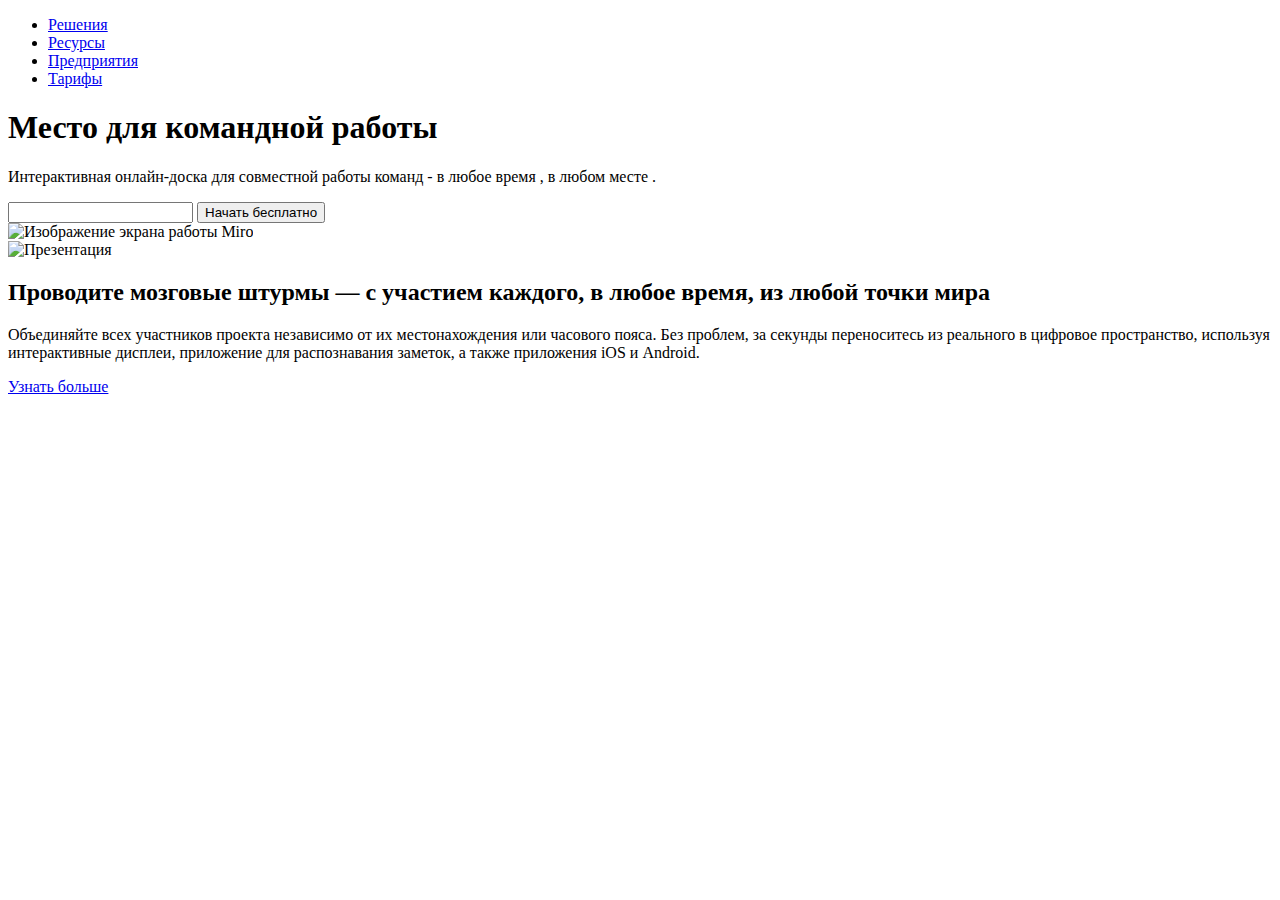
==== NewPage/index.html @ 70a2114a "1234" ====
<!DOCTYPE html>
<html lang="en">

<head>
    <meta charset="UTF-8">
    <meta name="viewport" content="width=device-width, initial-scale=1.0">
    <link rel="stylesheet" href="./NewPage/style2/styleIDEX.css">
</head>
    <body>
        <header>
            <nav>
                <ul>
                    <li><a href="https://developer.mozilla.org/ru/docs/Web/HTML"> Решения </a></li>
                    <li><a href="https://github.com/login/oauth/authorize">Ресурсы</a></li>   
                    <li><a href="https://github.com/login/oauth/authorize">Предприятия</a></li>
                    <li><a href="https://github.com/login/oauth/authorize">Тарифы</a></li> 
        </ul>
        </nav>
        </header>
        <title>Моя первая страница</title>
        <body> 
    
                <main>
           
            <section>

                <h1>Место для командной работы</h1>
            
                <p>Интерактивная онлайн-доска для совместной работы команд - в любое время , в любом месте .</p>
            <form action="/register" method="get">
                <input type="email" name="email" id="email">
                <button id="herobutton">Начать бесплатно</button>
            </form>
 <img src="./resource2/whiteboarding_hero-image_EN_3-2_standard.webp" alt="Изображение экрана работы Miro" width="600" height="400">

            </section>

            <div class="imeg1" >
                <img src="./resource2/whiteboarding_product-benefits_01-cross-device_EN.webp" alt="Презентация" width="600" height="400">
                
            </div>

            <div class="text1" >
            <h2>Проводите мозговые штурмы — с участием каждого, в любое время, из любой точки мира</h2>
            <p>Объединяйте всех участников проекта независимо от их местонахождения или часового пояса. Без проблем, за секунды переноситесь из реального в цифровое пространство, используя интерактивные дисплеи, приложение для распознавания заметок, а также приложения iOS и Android. </p>
            </div>
            
            <a href="#" class="link">Узнать больше</a>

            </main>
           
            
        </body>
       
    
    </html>
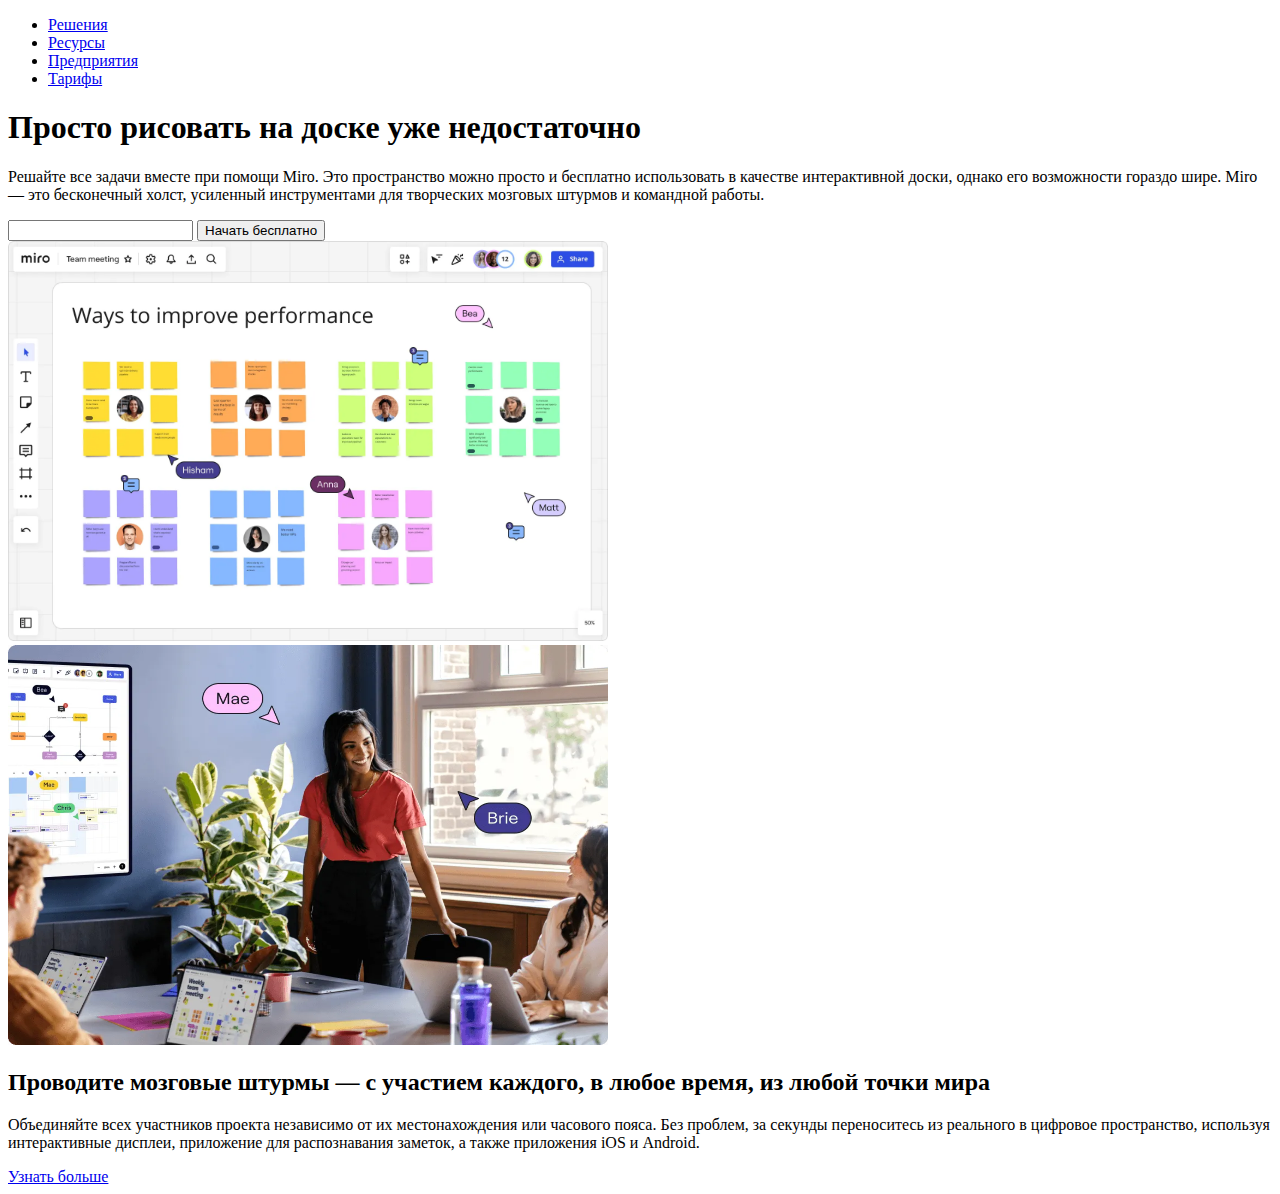
==== commit 63a87790: "123" ====
--- a/NewPage/index.html
+++ b/NewPage/index.html
@@ -24,27 +24,30 @@
            
             <section>
 
-                <h1>Место для командной работы</h1>
+                <h1>Просто рисовать на доске уже недостаточно</h1>
             
-                <p>Интерактивная онлайн-доска для совместной работы команд - в любое время , в любом месте .</p>
+                <p class="heroText">Решайте все задачи вместе при помощи Miro. Это пространство можно просто и бесплатно использовать в качестве интерактивной доски, однако его возможности гораздо шире. Miro — это бесконечный холст, усиленный инструментами для творческих мозговых штурмов и командной работы.</p>
             <form action="/register" method="get">
                 <input type="email" name="email" id="email">
                 <button id="herobutton">Начать бесплатно</button>
             </form>
+            <div class="img">
  <img src="./resource2/whiteboarding_hero-image_EN_3-2_standard.webp" alt="Изображение экрана работы Miro" width="600" height="400">
+            </div>
 
             </section>
-
+           <section>
             <div class="imeg1" >
                 <img src="./resource2/whiteboarding_product-benefits_01-cross-device_EN.webp" alt="Презентация" width="600" height="400">
                 
             </div>
 
-            <div class="text1" >
+            <div>
             <h2>Проводите мозговые штурмы — с участием каждого, в любое время, из любой точки мира</h2>
-            <p>Объединяйте всех участников проекта независимо от их местонахождения или часового пояса. Без проблем, за секунды переноситесь из реального в цифровое пространство, используя интерактивные дисплеи, приложение для распознавания заметок, а также приложения iOS и Android. </p>
+            <p class="sectionText">Объединяйте всех участников проекта независимо от их местонахождения или часового пояса. Без проблем, за секунды переноситесь из реального в цифровое пространство, используя интерактивные дисплеи, приложение для распознавания заметок, а также приложения iOS и Android. </p>
             </div>
-            
+        </section>
+        
             <a href="#" class="link">Узнать больше</a>
 
             </main>
